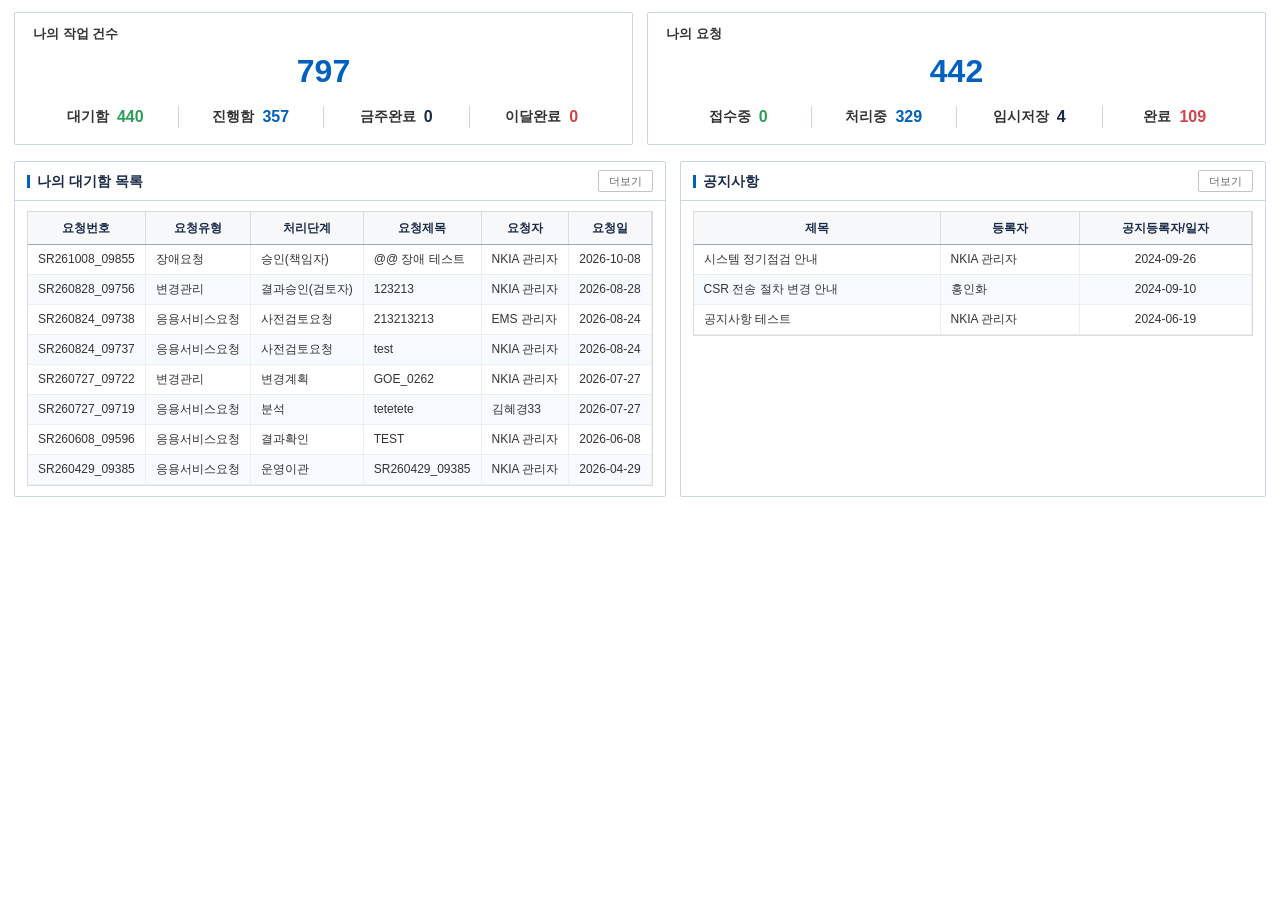
==== pages/home.html @ 5433b021 "Add files via upload" ====
<!DOCTYPE html>
<html lang="ko">
<head>
  <meta charset="utf-8">
  <meta name="viewport" content="width=device-width, initial-scale=1">
  <title>Dashboard | SR관리시스템</title>
  <link rel="stylesheet" href="../assets/css/tokens.css">
  <link rel="stylesheet" href="../assets/css/common.css">
</head>
<body class="content-page">
<!-- 콘텐츠 전용 문서: 셸(좌측 메뉴 + 상단 헤더 + 탭)은 index.html 이 유지 -->
<!-- 원본 Dashboard(homeWidgetDashboard) 구성: 나의 작업 건수 · 나의 요청 건수 · 나의 대기함 목록 · 공지사항 -->
  <main class="app-content">
    <div class="dashboard">

      <div class="dash-bottom">
        <section class="kpi">
          <div class="kpi-title">나의 작업 건수</div>
          <div class="kpi-total">797</div>
          <div class="kpi-breakdown">
            <span class="kpi-item">대기함 <b class="kpi-num--done">440</b></span>
            <span class="kpi-item">진행함 <b class="kpi-num--blue">357</b></span>
            <span class="kpi-item">금주완료 <b class="kpi-num--dark">0</b></span>
            <span class="kpi-item">이달완료 <b class="kpi-num--red">0</b></span>
          </div>
        </section>
        <section class="kpi">
          <div class="kpi-title">나의 요청</div>
          <div class="kpi-total">442</div>
          <div class="kpi-breakdown">
            <span class="kpi-item">접수중 <b class="kpi-num--done">0</b></span>
            <span class="kpi-item">처리중 <b class="kpi-num--blue">329</b></span>
            <span class="kpi-item">임시저장 <b class="kpi-num--dark">4</b></span>
            <span class="kpi-item">완료 <b class="kpi-num--red">109</b></span>
          </div>
        </section>
      </div>

      <div class="dash-bottom">
        <section class="card">
          <div class="card-head"><span class="title">나의 대기함 목록</span>
            <span class="more"><button class="btn btn--more">더보기</button></span></div>
          <div class="card-body">
            <div class="grid-scroll">
              <table class="grid">
                <thead><tr><th>요청번호</th><th>요청유형</th><th>처리단계</th><th>요청제목</th><th>요청자</th><th>요청일</th></tr></thead>
                <tbody>
                  <tr><td class="num">SR261008_09855</td><td>장애요청</td><td>승인(책임자)</td><td>@@ 장애 테스트</td><td>NKIA 관리자</td><td class="date">2026-10-08</td></tr>
                  <tr><td class="num">SR260828_09756</td><td>변경관리</td><td>결과승인(검토자)</td><td>123213</td><td>NKIA 관리자</td><td class="date">2026-08-28</td></tr>
                  <tr><td class="num">SR260824_09738</td><td>응용서비스요청</td><td>사전검토요청</td><td>213213213</td><td>EMS 관리자</td><td class="date">2026-08-24</td></tr>
                  <tr><td class="num">SR260824_09737</td><td>응용서비스요청</td><td>사전검토요청</td><td>test</td><td>NKIA 관리자</td><td class="date">2026-08-24</td></tr>
                  <tr><td class="num">SR260727_09722</td><td>변경관리</td><td>변경계획</td><td>GOE_0262</td><td>NKIA 관리자</td><td class="date">2026-07-27</td></tr>
                  <tr><td class="num">SR260727_09719</td><td>응용서비스요청</td><td>분석</td><td>tetetete</td><td>김혜경33</td><td class="date">2026-07-27</td></tr>
                  <tr><td class="num">SR260608_09596</td><td>응용서비스요청</td><td>결과확인</td><td>TEST</td><td>NKIA 관리자</td><td class="date">2026-06-08</td></tr>
                  <tr><td class="num">SR260429_09385</td><td>응용서비스요청</td><td>운영이관</td><td>SR260429_09385</td><td>NKIA 관리자</td><td class="date">2026-04-29</td></tr>
                </tbody>
              </table>
            </div>
          </div>
        </section>
        <section class="card">
          <div class="card-head"><span class="title">공지사항</span>
            <span class="more"><button class="btn btn--more">더보기</button></span></div>
          <div class="card-body">
            <div class="grid-scroll">
              <table class="grid">
                <thead><tr><th>제목</th><th>등록자</th><th>공지등록자/일자</th></tr></thead>
                <tbody>
                  <tr><td>시스템 정기점검 안내</td><td>NKIA 관리자</td><td class="date">2024-09-26</td></tr>
                  <tr><td>CSR 전송 절차 변경 안내</td><td>홍인화</td><td class="date">2024-09-10</td></tr>
                  <tr><td>공지사항 테스트</td><td>NKIA 관리자</td><td class="date">2024-06-19</td></tr>
                </tbody>
              </table>
            </div>
          </div>
        </section>
      </div>

    </div>
  </main>
</body>
</html>
---- assets/css/tokens.css ----
/* tokens.css — ITSM 목업 디자인 토큰 (SSOT: docs/style-guide.md §1) */
:root {
  /* ===== Brand / Primary ===== */
  --c-primary:        #0061C0;
  --c-primary-hover:  #0052a3;
  --c-label:          #2050B0;
  --c-link:           #3355ff;
  --c-accent-blue:    #0077CC;   /* 포인트 파랑 — 제목·탭·그룹 구분선·주요버튼·textarea 화살표 */

  /* ===== Header (상단 흰색 바) ===== */
  --c-header-bg:      #ffffff;
  --c-header-border:  #d5dde8;
  --c-header-text:    #333333;
  --c-header-title:   #000000;   /* 햄버거 + 현재위치 경로 글자 — 검은색 */
  --fs-gnb-path:      15px;      /* 현재위치 경로(ITSM Dashboard 등) */
  --fs-hamburger:     16px;
  --hamb-scale-x:     1.1;       /* 햄버거 3줄을 좌우로 10% 길게 (두께·간격은 유지) */
  --fs-gnb-right:     14px;      /* 우측 알림함/남은시간/아이콘 */
  --fs-gnb-badge:     12px;      /* 알림함 숫자 뱃지 */

  /* ===== LNB (좌측 네이비 메뉴 · 전체 단색) ===== */
  --c-gnb-bg:         #16224d;
  --c-gnb-icon:       #ffffff;
  --c-gnb-text:       #ffffff;
  --c-gnb-text-dim:   #8b96b8;
  --c-menu-impl:      #FFD400;   /* 목업 구현(신규·변경) 메뉴 강조 — 노란색 + 굵게 */
  --fs-menu-top:      16px;
  --fs-menu-sub:      15px;
  --menu-icon-size:   18px;   /* 대분류 아이콘(인라인 SVG) 크기 */
  --menu-icon-stroke: 1.7;    /* 아이콘 선 굵기 (24×24 viewBox 기준) */

  /* ===== Tab (원본 캡처 inputs/home_top.jpg 실측 — 푸른색 아님, 순수 회색 계열) ===== */
  --c-tab-bg:          #eeeeee;   /* 비활성 탭 배경 */
  --c-tab-bar:         #f6f6f6;   /* 탭 바(빈 영역) 배경 */
  --c-tab-border:      #cdcdcd;   /* 탭 구분선 · 탭 바 하단선 */
  --c-tab-text:        #545454;   /* 상단 탭 비활성 글자 */
  --c-tab-text-active: #5067D8;   /* 상단 탭 활성 글자 */
  --tab-height:        36px;      /* 탭 높이 (기존 33px + 3px) */

  /* ===== Dashboard ===== */
  /* 바로가기 위젯 — 원본 캡처 inputs/bypass widget.jpg 실측 (1:1 픽셀 기준) */
  --c-widget-border:  #dedee0;    /* 위젯 흰 패널 테두리 */
  --radius-widget:    8px;        /* 위젯 패널 모서리 라운딩 */
  --widget-pad-y:     14px;
  --widget-pad-x:     16px;
  --c-shortcut-bg:    #e9eff6;    /* 바로가기 카드 배경 (옅은 파랑) */
  --c-shortcut-hover: #dfe7f2;
  --c-shortcut-border:#c6cbdf;    /* 카드 테두리 (옅은 남보라) */
  --radius-shortcut:  6px;        /* 카드 모서리 라운딩 */
  --sc-height:        92px;       /* 카드 높이 */
  --sc-gap:           17px;       /* 카드 사이 간격 */
  --sc-inset:         16px;       /* 카드 줄의 좌우 추가 들여쓰기 (제목보다 안쪽) */
  --sc-icon-h:        62px;       /* 아이콘 높이 = PNG 원본 크기(78×62) */
  --sc-icon-gap:      22px;       /* 아이콘 ↔ 라벨 간격 */
  --fs-shortcut:      13px;       /* 카드 라벨 */

  /* ===== Home 히어로 배너 (원본 포털 배너 재현 · inputs/potal img2.jpg 기준 1340×507) ===== */
  --hero-img:         url('../img/home_hero.jpg');  /* 원본 배너에서 문구 제거한 배경 사진 */
  --hero-min-h:       440px;        /* 배너 높이 (KPI 카드 2단과 높이 정렬) — 원본 비율 2.64:1
                                       은 background cover 로 유지(잘라내기만, 왜곡 없음) */
  --hero-pad-y:       26px;
  --hero-pad-x:       22px;
  --fs-hero-title:    56px;         /* ITSM (원본 66px @1340폭 → 배너 높이 비례) */
  --fs-hero-sub:      18px;
  --fs-hero-desc:     14px;
  --hero-desc-gap:    26px;         /* 부제 ↔ 환영문구 간격 */

  /* ===== Accent Blues ===== */
  --c-accent:         #33aaff;
  --c-accent-light:   #66bbff;
  --c-accent-dark:    #336699;

  /* ===== Surfaces / Background ===== */
  --c-bg-app:         #f3f8ff;
  --c-bg-panel:       #ffffff;
  --c-bg-section:     #f7f8fa;
  --c-bg-row-alt:     #f7faff;
  --c-bg-readonly:    #efefef;
  --c-bg-highlight:   #f1e9a7;

  /* 그리드 헤더 하늘색 변형(.grid--sky) — 원본 실시간 이벤트정보 그리드(inputs/eventPop.jpg) */
  --c-grid-head-sky:  #eaf2fc;
  --sb-label-width:   84px;       /* .search-box--col3 / --col4 의 라벨 열 폭 */
  --modal-width:      1300px;     /* 모달 기본 폭 */
  --modal-width-wide: 1400px;     /* .modal--wide — 검색조건 3개를 1행에 넣는 팝업 */
  --ci-img:           url('../img/Tmoney_CI.png');   /* LNB 로고 CI (Tmoney T 심볼 + 글자 · 투명 배경, 원본 148×178) */
  --ci-mark-h:        44px;   /* LNB 로고 CI 높이 — GNB 높이(50px) 안에 글자까지 보이도록 축소 */
  --ci-mark-w:        37px;   /* = 높이 × 148/178 (원본 비율) */
  --c-row-disabled-bg:   #f0f0f0;  /* 비활성(취소) 행 배경 — CSR 전송 현황 전송취소 행 */
  --c-row-disabled-text: #a8a8a8;  /* 비활성(취소) 행 글자 */
  --modal-width-csr:  1280px;      /* CSR 전송 팝업 폭 (원본 실측 ≈1280) */
  --url-row-width:    540px;       /* 소스/산출물 URL 입력줄 폭 */
  --modal-width-narrow: 400px;    /* .modal--narrow — 장애보고 미리보기 등 좁은 팝업 */
  --textarea-h-4row:  88px;       /* .ta--4row — 4행 높이 textarea */
  --textarea-h-3row:  66px;       /* .ta--3row — 3행 높이 textarea */

  /* 그리드 행/헤더 높이 — .grid-scroll--rows 의 노출 행 수 계산에 쓴다 */
  --grid-head-h:      32px;
  --grid-row-h:       30px;
  --grid-visible-rows: 10;        /* .grid-scroll--rows : 이 행 수까지만 보이고 이후 스크롤 */

  /* ===== Borders ===== */
  --c-border:         #c9d6e8;
  --c-border-strong:  #99aabb;
  --c-border-field:   #c4c4c4;
  --c-border-grid:    #dcdcdc;

  /* ===== Text ===== */
  --c-text:           #333333;
  --c-text-muted:     #666666;
  --c-text-head:      #1a2b4a;
  --c-text-label:     #333333;
  --c-page-title:     #212121;    /* 페이지 제목 글자 (예: 장애등록) */

  /* ===== 절차 흐름도 (arrow-step · 원본 processTaskBox 재현) ===== */
  --c-flow-bg:        #eef7ff;    /* 화살표 단계 기본 배경 */
  --c-flow-border:    #dde2e8;    /* 화살표 단계 외곽선 (비활성만 · 실측) */
  --flow-arrow-h:     27px;       /* 화살표 바 높이 */
  --flow-arrow-notch: calc(var(--flow-arrow-h) / 2);  /* 촉/노치 깊이 = 높이의 1/2 → 45° 촉 유지 */
  --flow-arrow-gap:   4px;        /* 단계 사이 흰 틈 */
  --c-flow-name:      #4589ff;    /* 단계명 글자 (비활성) — 캡처 역보정 검증값, 변경 금지 */
  --c-flow-active:    #2793f8;    /* 현재(활성) 단계 배경 */
  --flow-step-width:  180px;      /* 단계 박스 폭 */

  /* ===== 통계 요약 타일 (점검통계조회 등 상단 집계) ===== */
  --c-stat-bg:        #f2f7ff;    /* 타일 배경 (옅은 파랑) */
  --stat-tile-h:      74px;       /* 타일 높이 */
  --fs-stat-value:    26px;       /* 타일 수치 글자 */
  --time-chip-h:      18px;       /* 시간 칩(.time-chip) 높이 — 그리드 행(30px) 안에 한 줄로 */

  /* ===== Status ===== */
  --c-status-wait:    #f0a020;
  --c-status-progress:#0061C0;
  --c-status-done:    #2e9e5b;
  --c-status-reject:  #d0454c;
  --c-required:       #ff0000;

  /* ===== Typography ===== */
  --font-base: 'Nanum Gothic', '나눔고딕', NanumGothic, '맑은 고딕',
               'Malgun Gothic', '돋움', Dotum, arial, tahoma, sans-serif;
  --fs-base:   12px;
  --fs-form:   13px;
  --fs-title:  15px;
  --fs-small:  11px;
  --fw-normal: 400;
  --fw-bold:   600;

  /* ===== Layout 치수 ===== */
  --gnb-height:       50px;
  --side-width:       220px;
  --field-height:     28px;
  --date-field-width: 130px;
  --time-sel-width:   84px;
  --time-sel-narrow:  56px;   /* .input-wrap 안의 시/분 select (날짜+시+분 묶음) */

  /* 달력 위젯 (datepicker) — style-guide §17 */
  --dp-width:         218px;  /* 팝오버 폭 (7열 × 30px + 좌우 여백) */
  --dp-head-h:        28px;   /* 헤더(« ‹ YYYY년 M월 › ») 높이 */
  --dp-cell-h:        26px;   /* 날짜 셀 높이 */

  /* 시간대 선택 위젯 (timeslot) — style-guide §18 */
  --tp-width:         400px;  /* 팝오버 폭 (행 라벨 + 12열 × 30px) */
  --tp-row-label-w:   38px;   /* 행 라벨(오전/오후) 폭 */
  --tp-cell-h:        26px;   /* 시각 셀 높이 */

  --textarea-height:  150px;
  --btn-height:       30px;
  --radius:           2px;
  --form-gap:         16px;
}
---- assets/css/common.css ----
/* common.css — ITSM 목업 공통 스타일 (SSOT: docs/style-guide.md) */

/* ===== 2. Reset & Base ===== */
* { margin: 0; padding: 0; box-sizing: border-box; -webkit-font-smoothing: antialiased; }
html, body { height: 100%; }
body {
  font-family: var(--font-base);
  font-size: var(--fs-base);
  color: var(--c-text);
  line-height: 1.4;
  background: var(--c-bg-app);
}
ul, ol, li { list-style: none; }
table { border-collapse: collapse; border-spacing: 0; }
/* `hidden` 속성은 항상 우선한다 — `.btn{display:inline-flex}` 같은 클래스 규칙이
   브라우저 기본 `[hidden]{display:none}` 을 덮어써서 숨겨지지 않는 것을 막는다. */
[hidden] { display: none !important; }
a { color: var(--c-link); text-decoration: none; }
a:hover { text-decoration: underline; }

/* ===== 3. Application Shell ([LNB][main] 가로 배치) ===== */
.app       { display: flex; height: 100vh; }
.app-lnb   { width: var(--side-width); background: var(--c-gnb-bg);
             color: var(--c-gnb-text-dim);
             display: flex; flex-direction: column;
             overflow-y: auto; flex-shrink: 0;
             /* 스크롤은 유지하되 스크롤바는 숨긴다 (네이비 단색 유지) */
             scrollbar-width: none;        /* Firefox */
             -ms-overflow-style: none; }   /* 구 Edge/IE */
.app-lnb::-webkit-scrollbar { width: 0; height: 0; display: none; }  /* Chrome·Edge·Safari */
.app-main  { flex: 1; display: flex; flex-direction: column; min-width: 0; }
.app-gnb   { height: var(--gnb-height); background: var(--c-header-bg);
             border-bottom: 1px solid var(--c-header-border);
             display: flex; align-items: center; flex-shrink: 0; }
.app-content { flex: 1; background: var(--c-bg-panel); overflow: auto; padding: 6px 14px 16px; }

/* 셸 + iframe 네비게이션 */
.content-frame { flex: 1; width: 100%; min-height: 0; border: 0; background: var(--c-bg-panel); }
.content-page  { height: 100%; background: var(--c-bg-panel); }
.content-page .app-content { min-height: 100%; }

/* 3.1 우측 헤더 (흰색) */
.gnb-path  { display: flex; align-items: center; gap: 10px; padding: 0 16px;
             font-size: var(--fs-gnb-path); font-weight: var(--fw-bold);
             color: var(--c-header-title); }
/* 햄버거 — scaleX 로 3줄만 좌우로 늘린다(두께·줄간격은 글리프 그대로) */
.gnb-path .hamburger { font-size: var(--fs-hamburger); color: var(--c-header-title);
             cursor: pointer; display: inline-block;
             transform: scaleX(var(--hamb-scale-x)); transform-origin: center; }
.gnb-path .star { color: #f0a020; }
.gnb-right { margin-left: auto; display: flex; align-items: center; gap: 16px;
             padding: 0 18px; font-size: var(--fs-gnb-right); color: var(--c-text-muted); }
.gnb-right .badge { background: var(--c-status-reject); color: #fff; border-radius: 8px;
             font-size: var(--fs-gnb-badge); padding: 1px 6px; margin-left: 4px; }
.gnb-right .icon { cursor: pointer; opacity: .8; }

/* 3.2 LNB (전체 단색 · 로고 상단 · 흰색 아이콘 · 선택 시 흰색/미선택 어둡게) */
.lnb-logo { height: var(--gnb-height); display: flex; align-items: center; gap: 8px;
            padding: 0 16px; font-size: 19px; font-weight: var(--fw-bold);
            color: #fff; flex-shrink: 0; }
/* CI 마크: Tmoney CI 전체(T 심볼 + Tmoney 글자, 투명 배경 PNG) — 이미지/크기는 토큰 --ci-img · --ci-mark-w/h */
.lnb-logo .mark { width: var(--ci-mark-w); height: var(--ci-mark-h); flex-shrink: 0;
            background: var(--ci-img) center / contain no-repeat; }

.lnb-top  { display: flex; align-items: center; gap: 10px; padding: 11px 16px;
            font-size: var(--fs-menu-top); color: var(--c-gnb-text-dim); cursor: pointer; }
.lnb-top:hover  { color: #fff; }
.lnb-top.active { color: var(--c-gnb-text); font-weight: var(--fw-bold); }
/* 대분류 아이콘 — 원본 아이콘 폰트(ps-font-icon-*)를 인라인 SVG 라인아트로 재현.
   stroke/fill 은 currentColor 라 LNB 색 규칙(흰색·강조색)을 그대로 따른다. */
.lnb-top .ic    { width: var(--menu-icon-size); height: var(--menu-icon-size);
                  flex: 0 0 var(--menu-icon-size); display: inline-flex;
                  color: var(--c-gnb-icon); }
.lnb-top .ic svg { width: 100%; height: 100%; fill: none; stroke: currentColor;
                  stroke-width: var(--menu-icon-stroke);
                  stroke-linecap: round; stroke-linejoin: round; }

.lnb-sub  { display: flex; align-items: center; padding: 9px 16px 9px 34px;
            font-size: var(--fs-menu-sub); color: var(--c-gnb-text-dim); cursor: pointer; }
.lnb-sub:hover  { color: #fff; }
.lnb-sub .chev  { margin-left: auto; font-size: 10px; color: var(--c-gnb-icon); }

.lnb-leaf { display: block; padding: 8px 16px 8px 46px; font-size: var(--fs-menu-sub);
            color: var(--c-gnb-text-dim); cursor: pointer; }
.lnb-leaf:hover  { color: #fff; }
.lnb-leaf.active { color: var(--c-gnb-text); font-weight: var(--fw-bold); }

/* 목업 구현(신규 추가·변경) 메뉴 강조 — 노란색 + 굵게.
   leaf(`.lnb-leaf.impl`)에만 클래스를 붙이면 index.html 인라인 JS가 상위 트리(중분류·대분류)까지 전파한다.
   hover/active 보다 뒤에 두어 상태와 무관하게 노란색을 유지한다. */
.lnb-top.impl, .lnb-sub.impl, .lnb-leaf.impl,
.lnb-top.impl:hover, .lnb-sub.impl:hover, .lnb-leaf.impl:hover,
.lnb-top.impl.active, .lnb-leaf.impl.active {
  color: var(--c-menu-impl);
  font-weight: var(--fw-bold);
}

/* 3-depth 트리 펼침/접힘 (클릭 토글) — .lnb-node > 헤더(.has-children) + .lnb-children */
.lnb-children { display: none; }
.lnb-node.open > .lnb-children { display: block; }
.lnb-top .chev { margin-left: auto; font-size: 10px; color: var(--c-gnb-icon); }
.lnb-top .chev, .lnb-sub .chev { transition: transform .15s ease; }
.lnb-node.open > .has-children > .chev { transform: rotate(90deg); }   /* ▶ → ▼ */

/* 3.3 콘텐츠 탭 바 */
.app-tabs { display: flex; background: var(--c-tab-bar);
            border-bottom: 1px solid var(--c-tab-border); flex-shrink: 0; }
.app-tab  { display: flex; align-items: center; gap: 8px; padding: 0 16px;
            height: var(--tab-height);
            font-size: 12px; color: var(--c-tab-text); background: var(--c-tab-bg);
            border-right: 1px solid var(--c-tab-border); cursor: pointer; }
/* 활성 탭은 흰 배경 + 파란 글씨만. 원본에는 탭 위쪽 파란 줄이 없다(추가 금지) */
.app-tab.active { background: #fff; color: var(--c-tab-text-active); font-weight: var(--fw-bold); }
.app-tab .x { color: #999; font-size: 11px; }

/* ===== 4. 페이지 제목 / 섹션 제목 ===== */
.page-title { display: flex; align-items: center; font-size: var(--fs-title);
              font-weight: var(--fw-bold); color: var(--c-page-title); padding: 8px 2px; }
.page-title::before { content: ''; width: 3px; height: 15px; margin-right: 8px;
              background: var(--c-accent-blue); }
.section-title { display: flex; align-items: center; font-size: 14px;
              font-weight: var(--fw-bold); color: var(--c-accent-blue);
              padding: 6px 2px; margin-top: 8px;
              border-bottom: 2px solid var(--c-accent-blue); }   /* 그룹 구분선 (2px · 포인트 파랑) */

/* ===== 5. 폼 (Top-label 4열) ===== */
.form     { padding: 4px 0 10px; }
.form-row { display: grid; grid-template-columns: repeat(4, 1fr);
            gap: 14px var(--form-gap); margin-bottom: 14px; }
.fc       { display: flex; flex-direction: column; gap: 5px; min-width: 0; }
.fc-label { font-size: var(--fs-form); font-weight: var(--fw-bold); color: var(--c-text-label); }
.fc-label.req::after { content: '*'; color: var(--c-required); margin-left: 3px; }
.fc--span2 { grid-column: span 2; }
.fc--span3 { grid-column: span 3; }
.fc--full  { grid-column: 1 / -1; }
.fc-group  { grid-column: span 2; display: grid;
             grid-template-columns: 1fr var(--time-sel-width) var(--time-sel-width);
             gap: 0 10px; }

.field {
  height: var(--field-height); width: 100%; min-width: 0;
  padding: 2px 8px;
  border: 1px solid var(--c-border-field); border-radius: var(--radius);
  font-family: var(--font-base); font-size: var(--fs-form);
  color: var(--c-text); background: #fff;
}
.field:focus { outline: none; border-color: var(--c-primary);
               box-shadow: 0 0 0 1px var(--c-primary); }
.field[readonly], .field:disabled { background: var(--c-bg-readonly); color: #777; }
select.field { height: var(--field-height); }
textarea.field { height: var(--textarea-height); resize: vertical; line-height: 1.5; }

.input-wrap { display: flex; align-items: center; gap: 5px; }
.input-wrap .field { flex: 1; }
.input-wrap .field--time { flex: 0 0 var(--time-sel-narrow); }
/* 날짜+시+분 묶음을 폼 그리드 밖(툴바·입력줄)에서 쓸 때: 날짜 필드를 토큰 폭으로 고정 */
.input-wrap--datetime { flex: 0 0 auto; }
.input-wrap--datetime > .field:not(.field--time) { flex: 0 0 var(--date-field-width); }
.icon-btn { height: var(--field-height); min-width: var(--field-height); padding: 0 7px;
            border: 1px solid var(--c-border-field); border-radius: var(--radius);
            background: #fff; cursor: pointer; color: var(--c-text-muted);
            display: inline-flex; align-items: center; justify-content: center; font-size: 12px; }
.icon-btn:hover { background: #f0f4fa; }

.radio-set { display: flex; align-items: center; gap: 18px; height: var(--field-height); }
.radio-set label { display: flex; align-items: center; gap: 5px;
                   font-size: var(--fs-form); font-weight: var(--fw-normal); color: var(--c-text); }

.textarea-wrap { display: flex; gap: 5px; align-items: stretch; }
.textarea-wrap textarea { flex: 1; }
/* 4행 높이 textarea (기본 --textarea-height 보다 낮은, 나란히 배치되는 항목용).
   `textarea.field` 의 기본 높이보다 우선하도록 같은 특이도로 쓴다. */
textarea.ta--4row { height: var(--textarea-h-4row); }
textarea.ta--3row { height: var(--textarea-h-3row); }
.textarea-wrap .scroll-btns { display: flex; flex-direction: column; gap: 4px; }
.textarea-wrap .scroll-btns button { width: 24px; height: 24px; border: 1px solid var(--c-border-field);
                   border-radius: var(--radius); background: #fff; cursor: pointer; }
.textarea-wrap .scroll-btns .down { background: var(--c-accent-blue); color: #fff; border-color: var(--c-accent-blue); }

/* ===== 6. 콘텐츠 내부 탭 + 서브 패널 ===== */
.ctabs { display: flex; border-bottom: 1px solid var(--c-border); margin-top: 12px; }
.ctab  { padding: 8px 18px; font-size: 13px; color: #555; cursor: pointer;
         border-bottom: 2px solid transparent; }
/* 탭별 패널 — 활성 탭의 패널만 보인다(나머지는 [hidden]). 패널이 없는 탭은 기본 패널을 유지 */
.ctab-panel[hidden] { display: none; }
.ctab.active { color: var(--c-label); font-weight: var(--fw-bold);
               border-bottom-color: var(--c-accent-blue); }
.ctab .cnt   { color: var(--c-primary); margin-left: 5px; font-weight: var(--fw-bold); }
.subhead { display: flex; align-items: center; gap: 8px; padding: 8px 2px; font-size: 13px; }
.subhead .title { display: flex; align-items: center; font-weight: var(--fw-bold);
                  color: var(--c-text-head); }
.subhead .title::before { content: ''; width: 3px; height: 13px; margin-right: 7px;
                  background: var(--c-primary); }
.subhead .meta b { color: var(--c-primary); }
.subhead .spacer { margin-left: auto; }

/* ===== 7. 그리드 ===== */
.grid-scroll { overflow-x: auto; border: 1px solid var(--c-border-grid); }
/* 행이 없거나 적어도 최소 3행 높이를 확보한다(헤더 + 3행) — 탭 전환 시 영역이 튀지 않게 */
.grid-scroll--min3 { min-height: calc(var(--grid-head-h) + var(--grid-row-h) * 3); }
/* 지정한 행 수(--grid-visible-rows)까지만 보이고 그 이상은 세로 스크롤. 헤더는 고정된다. */
.grid-scroll--rows { overflow-y: auto;
  max-height: calc(var(--grid-head-h) + var(--grid-row-h) * var(--grid-visible-rows)); }
.grid-scroll--rows thead th { position: sticky; top: 0; z-index: 1; }
.grid { width: 100%; border-collapse: collapse; font-size: var(--fs-base); }
.grid thead th {
  background: var(--c-bg-section); color: var(--c-text-head); font-weight: var(--fw-bold);
  height: var(--grid-head-h); padding: 0 10px; white-space: nowrap;
  border-right: 1px solid var(--c-border-grid);
  border-bottom: 1px solid var(--c-border-strong);
}
.grid tbody td {
  height: var(--grid-row-h); padding: 0 10px; white-space: nowrap;
  border-right: 1px solid #eee; border-bottom: 1px solid #eee;
  overflow: hidden; text-overflow: ellipsis;
}
.grid tbody tr:nth-child(even) td { background: var(--c-bg-row-alt); }
.grid tbody tr:hover td          { background: #eef5ff; }
.grid tbody tr.selected td       { background: #fff7cc; }
/* 7.0.1 하늘색 헤더 + zebra 없음 (원본 실시간 이벤트정보 그리드 · inputs/eventPop.jpg)
   헤더만 옅은 하늘색이고 본문 행은 전부 흰색 — 짝수 행 음영을 쓰지 않는다. */
.grid--sky thead th                    { background: var(--c-grid-head-sky); }
.grid--sky tbody tr:nth-child(even) td { background: transparent; }
.grid--sky tbody tr:hover td           { background: #eef5ff; }
.grid--sky tbody tr.selected td        { background: #fff7cc; }

.grid .num, .grid .date { text-align: center; }
.grid .amount           { text-align: right; }
.grid .empty { text-align: center; color: var(--c-text-muted); padding: 28px 0; }
/* 헤더 더블클릭 정렬 — 정렬 가능한 th 에 .th-sort, 현재 정렬 컬럼에 .sort-asc(▲) / .sort-desc(▼) */
.grid thead th.th-sort { cursor: pointer; user-select: none; }
.grid thead th.th-sort:hover { color: var(--c-primary); }
.grid thead th.sort-asc::after  { content: ' ▲'; font-size: 9px; color: var(--c-primary); }
.grid thead th.sort-desc::after { content: ' ▼'; font-size: 9px; color: var(--c-primary); }

/* 7.1 상태 뱃지 */
.badge { display: inline-block; min-width: 48px; text-align: center;
         padding: 1px 8px; border-radius: 10px; font-size: 11px;
         font-weight: var(--fw-bold); color: #fff; }
.badge--wait     { background: var(--c-status-wait); }
.badge--progress { background: var(--c-status-progress); }
.badge--done     { background: var(--c-status-done); }
.badge--reject   { background: var(--c-status-reject); }

/* 7.2 페이지네이션 */
.pager { display: flex; justify-content: center; align-items: center; gap: 4px;
         padding: 8px 0; font-size: 12px; }
.pager button { min-width: 24px; height: 24px; border: 1px solid var(--c-border);
                background: #fff; border-radius: var(--radius); cursor: pointer; }
.pager button.active { background: var(--c-primary); color: #fff; border-color: var(--c-primary); }
.pager button:disabled { color: #bbb; cursor: default; }
/* 페이지 크기 선택 + 현재 페이지 표기 (원본: `Size [30]  Page 1 / 1`) */
.pager .pg-size { display: inline-flex; align-items: center; gap: 4px; margin-left: 12px;
                  color: var(--c-text-muted); }
.pager .pg-size select { height: 24px; padding: 0 2px; font-family: var(--font-base);
                  font-size: 12px; border: 1px solid var(--c-border-field);
                  border-radius: var(--radius); background: #fff; }
.pager .pg-info { margin-left: 10px; color: var(--c-text-muted); }

/* ===== 8. 버튼 ===== */
.btn {
  height: var(--btn-height); min-width: 64px; padding: 0 16px;
  border: 1px solid var(--c-border-field); border-radius: var(--radius);
  background: #fff; color: var(--c-text);
  font-family: var(--font-base); font-size: var(--fs-form); font-weight: var(--fw-bold);
  cursor: pointer; display: inline-flex; align-items: center; justify-content: center;
}
.btn:hover     { background: #f0f4fa; }
.btn--primary  { background: var(--c-accent-blue); border-color: var(--c-accent-blue); color: #fff; }
.btn--primary:hover { background: var(--c-primary-hover); }
.btn--muted    { background: #f1f1f1; color: #888; }
.btn-group     { display: flex; gap: 6px; }
.form-actions  { display: flex; justify-content: center; gap: 8px; padding: 16px 0; }

/* ===== 9. 조회 화면 (검색조건 박스 · 좌우 분할 · 트리) ===== */
.search-box { display: flex; flex-wrap: wrap; align-items: center; gap: 10px;
              background: var(--c-bg-section); border: 1px solid var(--c-border);
              border-radius: var(--radius); padding: 10px 12px; margin: 6px 0 12px; }
.search-box .sb-field { display: flex; align-items: center; gap: 6px; }
.search-box .sb-field > .fc-label { white-space: nowrap; }
.search-box select.field, .search-box input.field { width: auto; min-width: 150px; }
.search-box .sb-actions { margin-left: auto; display: flex; gap: 6px; }
/* 검색/초기화를 다음 줄(2행) 전체폭 정중앙에 배치 */
.search-box .sb-actions--center { flex-basis: 100%; margin-left: 0; justify-content: center; }
/* 검색조건이 한 줄에 다 들어가야 하면 줄바꿈을 막고 팝업 폭을 넓힌다(.modal--wide) */
.search-box--nowrap .sb-field { flex-shrink: 0; }
/* 검색조건을 3열 격자로 배치(현황조회 계열) — 라벨 열 폭 고정 + 우측정렬로 입력 시작점을 맞춘다 */
.search-box--col3 { display: grid; grid-template-columns: repeat(3, minmax(0, 1fr));
                    gap: 8px 18px; align-items: center; }
/* 4열 변형(--col4) — 검색조건이 1행 4열로 떨어지는 화면(위기상황관리 등). 안쪽 규칙은 col3 과 공유한다.
   열은 모두 minmax(0, 1fr) 이라 조건 내용과 무관하게 항상 균등(1:1:1:1) 폭을 유지한다. */
.search-box--col4 { display: grid; grid-template-columns: repeat(4, minmax(0, 1fr));
                    gap: 8px 18px; align-items: center; }
.search-box--col3 .sb-field,
.search-box--col4 .sb-field { min-width: 0; }
.search-box--col3 .sb-field > .fc-label,
.search-box--col4 .sb-field > .fc-label { flex: 0 0 var(--sb-label-width); text-align: right; }
.search-box--col3 .sb-field > .field,
.search-box--col4 .sb-field > .field { min-width: 0; flex: 1; }
/* 날짜 범위(날짜+📅 ~ 날짜+📅)는 열 폭에 맞춰 줄어들게 — 고정폭이면 좁은 화면에서 옆 열을 침범한다 */
.search-box--col3 .input-wrap--datetime,
.search-box--col4 .input-wrap--datetime { flex: 1 1 auto; min-width: 0; }
.search-box--col3 .input-wrap--datetime > .field:not(.field--time),
.search-box--col4 .input-wrap--datetime > .field:not(.field--time) { flex: 1 1 0; min-width: 72px; }
.search-box--col3 .sb-actions--center,
.search-box--col4 .sb-actions--center { grid-column: 1 / -1; }
/* col4 는 열이 좁다 — 조건은 반드시 1행 4열 안에 **한 줄**로 들어간다(줄바꿈 금지).
   `날짜+📅 ~ 날짜+📅` 범위가 한 열에 다 들어가도록 간격·좌우 여백을 줄이고,
   날짜칸은 고정폭 대신 남는 폭을 나눠 갖게(flex: 1 1 0 · min-width 0) 한다. */
.search-box--col4 .sb-field { flex-wrap: nowrap; gap: 4px; }
.search-box--col4 .sb-field > .sb-tilde { flex: 0 0 auto; color: var(--c-text-muted); }
.search-box--col4 .input-wrap { gap: 3px; }
.search-box--col4 .input-wrap--datetime > .field:not(.field--time) {
                    flex: 1 1 0; min-width: 0; padding: 2px 4px; }
.search-box--col4 .input-wrap--datetime > .icon-btn { flex: 0 0 auto; padding: 0 5px; }

.two-pane  { display: flex; align-items: stretch; gap: 12px; }
.pane-tree { flex: 0 0 248px; border: 1px solid var(--c-border-grid); border-radius: var(--radius);
             background: var(--c-bg-panel); display: flex; flex-direction: column; min-height: 440px; }
.pane-main { flex: 1; min-width: 0; }

.tree-head  { display: flex; align-items: center; gap: 6px; padding: 8px;
              border-bottom: 1px solid var(--c-border-grid); }
.tree-head .field    { height: 26px; }
.tree-head .icon-btn { height: 26px; min-width: 26px; }
.tree-title { padding: 8px 10px 2px; font-size: var(--fs-base); font-weight: var(--fw-bold);
              color: var(--c-text-head); }
.tree    { list-style: none; margin: 0; padding: 4px 6px 10px; font-size: var(--fs-base);
           overflow: auto; flex: 1; }
.tree ul { list-style: none; margin: 0; padding-left: 16px; }
.tree li { line-height: 1.95; white-space: nowrap; }
.tree .node   { display: inline-flex; align-items: center; gap: 4px; padding: 1px 6px;
                border-radius: var(--radius); cursor: pointer; color: var(--c-text); }
.tree .node:hover  { background: #eef5ff; }
.tree .node.active { background: #fff7cc; font-weight: var(--fw-bold); }
.tree .tw { width: 12px; display: inline-block; text-align: center;
            color: var(--c-text-muted); cursor: pointer; }
.tree .ic { color: var(--c-accent-blue); }
.tree li.collapsed > ul { display: none; }

/* 패널 헤더 (좌측 트리/리스트 상단: 제목 + ⊞⊟ 아이콘) */
.pane-head { display: flex; align-items: center; gap: 6px; padding: 8px 10px;
             border-bottom: 1px solid var(--c-border-grid);
             font-weight: var(--fw-bold); color: var(--c-text-head); font-size: var(--fs-base); }
.pane-head .ticons { margin-left: auto; display: flex; gap: 4px; }
.pane-head .ticons span { cursor: pointer; width: 18px; height: 18px; font-size: 11px;
             border: 1px solid var(--c-border); border-radius: var(--radius);
             display: inline-flex; align-items: center; justify-content: center; color: var(--c-text-muted); }

/* 하위 마스터-디테일 (내부탭 아래: 좌 리스트 + 우 상세폼) */
.sub-pane      { display: flex; align-items: stretch; gap: 12px; margin-top: 12px; }
.sub-list-pane { flex: 0 0 46%; border: 1px solid var(--c-border-grid); border-radius: var(--radius);
                 background: var(--c-bg-panel); display: flex; flex-direction: column; min-height: 360px; }
.sub-form-pane { flex: 1; min-width: 0; border: 1px solid var(--c-border-grid);
                 border-radius: var(--radius); background: var(--c-bg-panel); padding: 4px 12px 12px; }
.sub-list      { flex: 1; padding: 10px; color: var(--c-text-muted); font-size: var(--fs-base); }

/* 좌우 2분할 그리드 (담당자정보·전파/보고 — 각 col = .subhead + .grid) */
.grid-pair { display: flex; gap: 12px; align-items: flex-start; margin-top: 4px; }
.grid-pair > .grid-col { flex: 1 1 0; min-width: 0; }
.grid-pair .grid-scroll { max-height: 240px; overflow: auto; }
/* 내부탭 콘텐츠 패널 (data-panel 매칭만 표시) */
.tab-panel[hidden] { display: none; }

/* ===== 11. 대시보드 (Home) ===== */
.dashboard  { display: flex; flex-direction: column; gap: 16px; padding-top: 6px; }
.dash-top   { display: grid; grid-template-columns: minmax(0,2fr) minmax(0,1fr);
              gap: 14px; align-items: stretch; }
.dash-right { display: flex; flex-direction: column; gap: 14px; }
.dash-bottom{ display: grid; grid-template-columns: 1fr 1fr; gap: 14px; }
.block-title{ font-size: 14px; font-weight: var(--fw-bold); color: var(--c-text-head); padding: 2px; }

/* 11.1 히어로 배너 — 원본 포털 배너 사진(문구 제거본)을 비율 유지로 채운다 */
.hero { position: relative; overflow: hidden; color: #fff;
        min-width: 0; min-height: var(--hero-min-h);
        border: 1px solid var(--c-border); border-radius: var(--radius);
        padding: var(--hero-pad-y) var(--hero-pad-x);
        background: var(--hero-img) center bottom / cover no-repeat,
                    #0a1830 linear-gradient(135deg, #0a1a38 0%, #123a6b 48%, #1b5a93 100%); }
/* 상단 스크림 — 배너를 더 넓게 잘라 써도 흰 문구 가독성 유지 */
.hero::after { content: ''; position: absolute; left: 0; right: 0; top: 0; height: 46%;
        background: linear-gradient(rgba(6,16,38,.35), transparent); pointer-events: none; }
.hero > *       { position: relative; z-index: 1; }
.hero h1        { font-size: var(--fs-hero-title); font-weight: 800; letter-spacing: 1px;
                  line-height: 1.1; }
.hero .hero-sub { font-size: var(--fs-hero-sub); font-weight: var(--fw-bold); margin-top: 6px; }
.hero .hero-desc{ margin-top: var(--hero-desc-gap); font-size: var(--fs-hero-desc);
                  font-weight: var(--fw-bold); line-height: 1.8; }

/* 11.2 KPI 카드 */
.kpi { flex: 1; border: 1px solid var(--c-border); border-radius: var(--radius);
       background: #fff; padding: 12px 18px 16px; }
.kpi-title { font-size: 13px; font-weight: var(--fw-bold); color: var(--c-text); }
.kpi-total { text-align: center; font-size: 32px; font-weight: 700;
             color: var(--c-primary); padding: 6px 0 12px; }
.kpi-breakdown { display: flex; align-items: center; }
.kpi-item { flex: 1; display: flex; align-items: center; justify-content: center; gap: 8px;
            font-size: 14px; font-weight: var(--fw-bold); color: var(--c-text); }
.kpi-item + .kpi-item { border-left: 1px solid var(--c-border); }
.kpi-item b { font-size: 16px; }
.kpi-num--done { color: var(--c-status-done); }
.kpi-num--blue { color: var(--c-primary); }
.kpi-num--dark { color: var(--c-text-head); }
.kpi-num--red  { color: var(--c-status-reject); }

/* 11.3 바로가기 위젯 (흰 라운드 패널 + 옅은 파랑 라운드 카드 · inputs/bypass widget.jpg 기준) */
.widget { background: var(--c-bg-panel); border: 1px solid var(--c-widget-border);
          border-radius: var(--radius-widget);
          padding: var(--widget-pad-y) var(--widget-pad-x); }
.shortcut-grid { display: grid; grid-template-columns: repeat(5, 1fr); gap: var(--sc-gap);
            margin-top: 10px; padding: 0 var(--sc-inset); }
.shortcut { display: flex; align-items: center; justify-content: center;
            gap: var(--sc-icon-gap); height: var(--sc-height);
            background: var(--c-shortcut-bg);
            border: 1px solid var(--c-shortcut-border);
            border-radius: var(--radius-shortcut); cursor: pointer; }
.shortcut:hover    { background: var(--c-shortcut-hover); }
.shortcut .ico     { height: var(--sc-icon-h); width: auto; flex: 0 0 auto; }
.shortcut .label   { font-size: var(--fs-shortcut); font-weight: var(--fw-bold);
            color: var(--c-text); white-space: nowrap; }

/* 11.4 카드 패널 (제목 + 더보기 + 그리드) */
.card { border: 1px solid var(--c-border); border-radius: var(--radius); background: #fff; }
.card-head { display: flex; align-items: center; padding: 8px 12px;
             border-bottom: 1px solid var(--c-border); }
.card-head .title { display: flex; align-items: center; font-size: 14px;
             font-weight: var(--fw-bold); color: var(--c-text-head); }
.card-head .title::before { content: ''; width: 3px; height: 13px; margin-right: 7px;
             background: var(--c-primary); }
.card-head .more { margin-left: auto; }
.btn--more { height: 22px; min-width: auto; padding: 0 10px;
             font-size: 11px; font-weight: var(--fw-normal); color: var(--c-text-muted); }
.card-body { padding: 10px 12px; }

/* ===== 13. 모달 / 팝업 (요청 등록 팝업 등) — style-guide §13 ===== */
/* 반투명 오버레이: 열림(.open) 시 flex. 콘텐츠는 상단 정렬 + 스크롤 */
.modal-overlay { position: fixed; inset: 0; z-index: 1000; display: none;
                 align-items: flex-start; justify-content: center;
                 background: rgba(10, 18, 40, .45); overflow: auto; padding: 22px 16px; }
.modal-overlay.open { display: flex; }

.modal { width: var(--modal-width); max-width: 96vw; background: var(--c-bg-panel);
         border: 1px solid var(--c-border-strong); border-radius: var(--radius);
         box-shadow: 0 8px 28px rgba(0, 0, 0, .28);
         display: flex; flex-direction: column; }
/* 검색조건을 한 줄에 모두 넣어야 하는 팝업용 확장 폭 */
.modal--wide { width: var(--modal-width-wide); }
/* 안내문 미리보기처럼 좁은 팝업 */
.modal--narrow { width: var(--modal-width-narrow); }
/* 보고 미리보기 본문 : `항목 : 값` 줄 나열 (값은 줄바꿈 유지) */
.rpt-preview { font-size: var(--fs-form); line-height: 1.7; color: var(--c-text); padding: 4px 2px; }
.rpt-preview dl { display: block; margin: 0; }
.rpt-preview .pv-row  { padding: 3px 0; border-bottom: 1px dashed var(--c-border-grid); }
.rpt-preview .pv-row:last-child { border-bottom: 0; }
.rpt-preview .pv-key  { font-weight: var(--fw-bold); color: var(--c-text-label); }
.rpt-preview .pv-val  { white-space: pre-wrap; word-break: break-all; }

/* 모달 헤더: 🔍 제목 ............ ✕ */
.modal-head { display: flex; align-items: center; gap: 8px; height: 40px; padding: 0 14px;
              flex-shrink: 0; border-bottom: 1px solid var(--c-header-border);
              font-size: 14px; font-weight: var(--fw-bold); color: var(--c-text-head); }
.modal-head .mh-ico   { color: var(--c-accent-blue); }
.modal-head .mh-close { margin-left: auto; width: 24px; height: 24px; cursor: pointer;
              font-size: 15px; color: var(--c-text-muted);
              display: inline-flex; align-items: center; justify-content: center; }
.modal-head .mh-close:hover { color: var(--c-status-reject); }

/* 모달 본문: 폼/그리드가 들어오는 스크롤 영역 */
.modal-body { padding: 8px 16px 8px; overflow: auto; max-height: calc(100vh - 150px); }

/* 요청유형 표시 줄 (팝업 최상단: 라벨 + 밑줄 텍스트) */
.req-type { display: flex; align-items: center; gap: 12px; padding: 8px 2px 10px;
            font-size: var(--fs-form); }
.req-type .rt-label { font-weight: var(--fw-bold); color: var(--c-text-label); }
.req-type .rt-value { min-width: 220px; padding: 3px 2px; color: var(--c-label);
            font-weight: var(--fw-bold); border-bottom: 1px solid var(--c-border-field); }

/* 요청유형 그룹 제목 (팝업: 해결이행_장애관리) */
.group-title { font-size: 14px; font-weight: var(--fw-bold); color: var(--c-text-head);
               padding: 4px 2px 6px; }

/* 모달 푸터: 하단 중앙 액션 (등록) */
.modal-foot { flex-shrink: 0; border-top: 1px solid var(--c-header-border);
              display: flex; justify-content: center; gap: 8px; padding: 12px 0; }

/* 선택 이벤트 리스트 라벨 (장애증상 아래 미니 그리드 제목) */
.picked-title { display: flex; align-items: center; font-size: 13px; font-weight: var(--fw-bold);
                color: var(--c-text-head); padding: 10px 2px 6px; }
.picked-title::before { content: ''; width: 3px; height: 13px; margin-right: 7px;
                background: var(--c-primary); }
.picked-title .cnt { color: var(--c-primary); margin-left: 5px; }
/* 우측 액션 버튼(추가/삭제)을 두는 경우 : .spacer 로 밀어낸다 */
.picked-title .spacer { margin-left: auto; }
.picked-title .btn { margin-left: 6px; }
/* 제목 바 + 그리드 묶음 — 프로세스 단계마다 반복 배치할 때 아래 폼과의 간격 확보
   (인접 형제 margin 과 상쇄되므로 .ctabs(margin-top 12px) 앞에서는 간격이 늘지 않는다) */
.picked-block { margin-bottom: 12px; }

/* ===== 14. 위기대응관리 (절차 흐름도 · 단계 전환 · 접기 패널) — style-guide §14 ===== */
/* 14.1 단계(스테이지) 전환 — 한 페이지에서 상황접수/승인/처리/완료를 교체 표시 */
.stage        { display: none; }
.stage.active { display: block; }

/* 14.2 절차 흐름도 (arrow-step 화살표 체인 — 원본 processTaskBox/arrow-step 재현) */
.flow-head { display: flex; align-items: center; gap: 8px; padding: 6px 2px 2px; }
.flow-head .title { display: flex; align-items: center; font-size: 14px;
                    font-weight: var(--fw-bold); color: var(--c-accent-blue); }
.flow-head .title::before { content: ''; width: 3px; height: 14px; margin-right: 8px;
                    background: var(--c-accent-blue); }
.flow-head .spacer { margin-left: auto; }

/* 단계 박스: 인라인 배치(폭 고정). font-size:0 으로 인라인 여백 제거 */
.proc-flow { margin: 4px 0 16px; font-size: 0; white-space: nowrap; overflow-x: auto; }
.proc-step { display: inline-block; vertical-align: top; width: var(--flow-step-width); }

/* 화살표 이름 바 — 원본은 테두리 없는 45° 촉/노치 단색 도형 (기준 캡처 inputs/flow.jpg).
   바 폭을 `단계폭 + 촉깊이 - 틈` 으로 잡아, 다음 단계의 왼쪽 노치가 앞 단계의 촉을 정확히
   감싸면서 어느 높이에서나 흰 틈이 --flow-arrow-gap 으로 일정하게 유지된다. */
/* 바깥 도형 = 외곽선 색. 안쪽 채움(::before)을 1px 축소해 겹치면 1px 외곽선이 된다
   (clip-path 로 자른 도형에는 border 가 따라오지 않으므로 도형을 두 겹으로 쌓는다) */
.proc-arrow { position: relative;
              width: calc(100% + var(--flow-arrow-notch) - var(--flow-arrow-gap));
              height: var(--flow-arrow-h); line-height: var(--flow-arrow-h);
              margin: 0 0 5px; padding: 0 24px; background: var(--c-flow-border);
              white-space: nowrap; overflow: hidden; text-overflow: ellipsis;
              clip-path: polygon(0 0,
                                 calc(100% - var(--flow-arrow-notch)) 0,
                                 100% 50%,
                                 calc(100% - var(--flow-arrow-notch)) 100%,
                                 0 100%,
                                 var(--flow-arrow-notch) 50%); }
.proc-arrow::before { content: ''; position: absolute; inset: 1px;
              background: var(--c-flow-bg);
              clip-path: polygon(0 0,
                                 calc(100% - var(--flow-arrow-notch) + 1px) 0,
                                 100% 50%,
                                 calc(100% - var(--flow-arrow-notch) + 1px) 100%,
                                 0 100%,
                                 calc(var(--flow-arrow-notch) - 1px) 50%); }
/* 첫 단계는 왼쪽 노치 없이 평평하게 */
.proc-step:first-child .proc-arrow {
              clip-path: polygon(0 0,
                                 calc(100% - var(--flow-arrow-notch)) 0,
                                 100% 50%,
                                 calc(100% - var(--flow-arrow-notch)) 100%,
                                 0 100%); }
.proc-step:first-child .proc-arrow::before {
              clip-path: polygon(0 0,
                                 calc(100% - var(--flow-arrow-notch) + 1px) 0,
                                 100% 50%,
                                 calc(100% - var(--flow-arrow-notch) + 1px) 100%,
                                 0 100%); }
.proc-name { position: relative; z-index: 1;
             font-size: 13px; font-weight: var(--fw-bold); color: var(--c-flow-name); }
/* 현재(활성) 단계 — 원본은 외곽선 없이 파랑 단색 (바깥/안쪽 모두 같은 색) */
.proc-arrow.active, .proc-arrow.active::before { background: var(--c-flow-active); }
.proc-arrow.active .proc-name { color: #fff; }

/* 단계 정보 (담당 / 시작 / 종료) — 화살표 바 아래 들여쓴 텍스트 */
.proc-info { height: 18px; line-height: 18px; text-indent: 25px; font-size: 12px; color: var(--c-text); }
.proc-info-title { font-weight: var(--fw-bold); }
.proc-info-text  { color: var(--c-text-muted); }

/* 14.3 접기 패널 (이전 단계 내용 · 폼 펼치기/접기) */
.foldable  { border: 1px solid var(--c-border-grid); border-radius: var(--radius);
             margin: 14px 0 4px; background: var(--c-bg-panel); }
.fold-head { display: flex; align-items: center; gap: 8px; padding: 8px 12px;
             background: var(--c-bg-section); border-bottom: 1px solid var(--c-border-grid);
             font-size: 13px; font-weight: var(--fw-bold); color: var(--c-text-head); cursor: pointer; }
.fold-head::before { content: ''; width: 3px; height: 13px; margin-right: 5px; background: var(--c-primary); }
.fold-head .spacer { margin-left: auto; }
.fold-body { padding: 6px 12px 12px; }
.foldable.collapsed .fold-head { border-bottom: 0; }
.foldable.collapsed .fold-body { display: none; }

/* 14.4 소형 버튼 (툴바 · 접기) */
.btn--sm { height: 24px; min-width: auto; padding: 0 10px; font-size: 11px; font-weight: var(--fw-normal); }
/* 비활성 버튼 (예: disasterRiskNew 처리내역 추가/삭제 — 마감·승인요청 상태) */
.btn:disabled, .btn:disabled:hover { opacity: .45; cursor: default; background: var(--c-bg-readonly); border-color: var(--c-border-field); color: var(--c-text-muted); }

/* ===== 15. 구성조회(서비스) — 문서 탭 · 3열 폼 · 점검이력 (confMng) — style-guide §15 ===== */
/* 15.1 인페이지 문서 탭 (구성 조회 형황리스트 | 상세문서 ✕) — 그리드 더블클릭 시 상세 문서탭 생성 */
.doc-tabs { display: flex; align-items: flex-end; gap: 3px;
            border-bottom: 1px solid var(--c-tab-border); margin-bottom: 10px; }
.doc-tab  { display: flex; align-items: center; gap: 8px; padding: 6px 16px;
            font-size: 12px; color: var(--c-tab-text); background: var(--c-tab-bg);
            border: 1px solid var(--c-tab-border); border-bottom: 0;
            border-radius: var(--radius) var(--radius) 0 0; cursor: pointer; }
.doc-tab.active { background: #fff; color: var(--c-tab-text-active); font-weight: var(--fw-bold);
                  border-top: 2px solid var(--c-primary); }
.doc-tab .x { color: #999; font-size: 11px; cursor: pointer; }
.doc-tab .x:hover { color: var(--c-status-reject); }
.doc-tab[hidden], .doc-panel[hidden] { display: none; }

/* 15.2 3열 폼 행 (구성일반정보·구성상세정보 — 원본이 3열 그리드) */
.form-row--3 { grid-template-columns: repeat(3, 1fr); }

/* 15.3 좁은 트리 패널 (트리 2개를 나란히 두는 3분할 골격) */
.pane-tree--sm { flex: 0 0 210px; min-height: 460px; }

/* 15.4 탭 우상단 도구 버튼 줄 (토폴로지 등) */
.form-tools { display: flex; justify-content: flex-end; gap: 6px; padding: 2px 0 0; }

/* 15.5 그리드 상단 도구 아이콘 (새로고침·엑셀 다운로드) */
.grid-tools { display: flex; gap: 4px; }
.grid-tools .icon-btn { height: 24px; min-width: 24px; }

/* 15.6 점검 상태 아이콘 (작업 결과: 성공 ✓ 초록 / 실패 ✕ 빨강 원형) */
.chk { display: inline-flex; align-items: center; justify-content: center;
       width: 18px; height: 18px; border-radius: 50%;
       font-size: 11px; font-weight: var(--fw-bold); color: #fff; }
.chk--ok   { background: var(--c-status-done); }
.chk--fail { background: var(--c-status-reject); }

/* 15.7 점검 결과 셀 강조 (미준수 > 0 = 분홍 배경, hover 시도 유지) */
.grid tbody td.cell-warn,
.grid tbody tr:hover td.cell-warn { background: #ffe0e0; color: var(--c-status-reject);
       font-weight: var(--fw-bold); }

/* ===== 16. 통계 요약 타일 · 수행률 바 (점검통계조회) — style-guide §16 ===== */
/* 16.1 상단 집계 타일 줄 (총대상 · 점검완료 · 수행률 · 이상건수) */
.stat-row { display: flex; gap: 10px; margin: 4px 0 10px; }
.stat { flex: 1 1 0; min-width: 0; height: var(--stat-tile-h);
        display: flex; flex-direction: column; align-items: center; justify-content: center; gap: 5px;
        background: var(--c-stat-bg); border: 1px solid var(--c-border);
        border-radius: var(--radius); }
.stat .stat-label { font-size: 13px; font-weight: var(--fw-bold); color: var(--c-text); }
.stat .stat-value { font-size: var(--fs-stat-value); font-weight: 700; line-height: 1;
                    color: var(--c-primary); }
.stat .stat-value .unit { font-size: 14px; font-weight: var(--fw-bold); margin-left: 2px; }
.stat--done .stat-value { color: var(--c-status-done); }
.stat--rate .stat-value { color: var(--c-text-head); }
.stat--warn .stat-value { color: var(--c-status-reject); }

/* 16.2 그리드 수행률 셀 (막대 + 퍼센트) — 기준 미달(.is-low)은 빨강 */
.rate-bar { display: flex; align-items: center; gap: 6px; }
.rate-bar .track { flex: 1; height: 8px; background: var(--c-bg-section);
                   border: 1px solid var(--c-border); border-radius: var(--radius); overflow: hidden; }
.rate-bar .fill  { display: block; height: 100%; background: var(--c-primary); }
.rate-bar .pct   { flex: 0 0 42px; text-align: right; font-weight: var(--fw-bold); }
.rate-bar.is-low .fill { background: var(--c-status-reject); }
.rate-bar.is-low .pct  { color: var(--c-status-reject); }
/* 16.x 시간(점검시각) 칩 — 한 셀에 시간대 여러 개를 모두 나열 (집중점검조회 점검시간·시간대 컬럼) */
.time-chips { display: inline-flex; flex-wrap: wrap; gap: 3px; vertical-align: middle; }
.time-chip  { display: inline-block; height: var(--time-chip-h); line-height: calc(var(--time-chip-h) - 2px);
              padding: 0 5px; border: 1px solid var(--c-border); border-radius: var(--radius);
              background: var(--c-stat-bg); color: var(--c-primary);
              font-size: var(--fs-small); font-weight: var(--fw-bold); }

/* ===== 17. 달력 위젯 (datepicker) — style-guide §17 ===== */
/* assets/js/datepicker.js 가 body 직속에 팝오버 1개를 만들어 재사용한다.
   position:fixed + z-index 2000 이라 모달(.modal-overlay z-index 1000) 위에서도,
   내부 스크롤 영역(.grid-scroll) 안에서도 잘리지 않는다. */
.dp {
  position: fixed; z-index: 2000; display: none;
  width: var(--dp-width);
  background: #fff; border: 1px solid var(--c-border-strong); border-radius: var(--radius);
  box-shadow: 0 4px 12px rgba(0, 0, 0, .18);
  font-family: var(--font-base); font-size: var(--fs-base); color: var(--c-text);
  user-select: none;
}
.dp.is-open { display: block; }

/* 17.1 헤더 (« ‹ YYYY년 M월 › ») */
.dp-head { display: flex; align-items: center; gap: 2px; height: var(--dp-head-h);
           padding: 0 4px; background: var(--c-bg-section);
           border-bottom: 1px solid var(--c-border); }
.dp-title { flex: 1; text-align: center; font-size: var(--fs-form);
            font-weight: var(--fw-bold); color: var(--c-text-head); }
.dp-nav { width: 22px; height: 22px; padding: 0; border: 1px solid transparent;
          border-radius: var(--radius); background: transparent; cursor: pointer;
          color: var(--c-text-muted); font-size: 13px; line-height: 1; }
.dp-nav:hover { background: #fff; border-color: var(--c-border); color: var(--c-primary); }

/* 17.2 날짜 격자 */
.dp-grid { width: 100%; border-collapse: collapse; table-layout: fixed; }
.dp-grid th { height: 24px; font-size: var(--fs-small); font-weight: var(--fw-bold);
              color: var(--c-text-muted); border-bottom: 1px solid var(--c-border-grid); }
.dp-grid th.sun, .dp-day.sun { color: var(--c-status-reject); }
.dp-grid th.sat, .dp-day.sat { color: var(--c-primary); }
.dp-day { height: var(--dp-cell-h); text-align: center; cursor: pointer;
          font-size: var(--fs-form); }
.dp-day:hover { background: var(--c-bg-row-alt); }
.dp-day.out { color: #bbb; }                                  /* 이전/다음 달 */
.dp-day.today { outline: 1px solid var(--c-accent-blue); outline-offset: -1px; }
.dp-day.on { background: var(--c-primary); color: #fff; font-weight: var(--fw-bold); }
.dp-day.on.sun, .dp-day.on.sat, .dp-day.on.out { color: #fff; }

/* 17.3 푸터 (오늘 · 지우기 · 닫기) */
.dp-foot { display: flex; gap: 4px; padding: 5px 6px;
           border-top: 1px solid var(--c-border-grid); background: var(--c-bg-section); }
.dp-act { flex: 1; height: 22px; padding: 0 6px;
          border: 1px solid var(--c-border-field); border-radius: var(--radius);
          background: #fff; cursor: pointer;
          font-family: var(--font-base); font-size: var(--fs-small); color: var(--c-text); }
.dp-act:hover { background: #f0f4fa; border-color: var(--c-primary); color: var(--c-primary); }

/* ===== 18. 시간대 선택 위젯 (timeslot) — style-guide §18 ===== */
/* assets/js/timeslot.js 가 body 직속 팝오버 1개를 재사용. 위치·그림자 규칙은 .dp 와 동일,
   하단 버튼은 .dp-act 를 그대로 쓴다. */
[data-timeslot] > .field { cursor: pointer; background: #fff; }
.tp {
  position: fixed; z-index: 2000; display: none;
  width: var(--tp-width);
  background: #fff; border: 1px solid var(--c-border-strong); border-radius: var(--radius);
  box-shadow: 0 4px 12px rgba(0, 0, 0, .18);
  font-family: var(--font-base); font-size: var(--fs-base); color: var(--c-text);
  user-select: none;
}
.tp.is-open { display: block; }
.tp-head { display: flex; align-items: center; gap: 6px; height: var(--dp-head-h);
           padding: 0 8px; background: var(--c-bg-section);
           border-bottom: 1px solid var(--c-border); }
.tp-title { font-size: var(--fs-form); font-weight: var(--fw-bold); color: var(--c-text-head); }
.tp-count { margin-left: auto; font-size: var(--fs-small); color: var(--c-text-muted); }
.tp-count.is-short { color: var(--c-status-reject); font-weight: var(--fw-bold); }  /* 최소 개수 미달 */
.tp-grid { width: 100%; border-collapse: collapse; table-layout: fixed; }
.tp-row  { width: var(--tp-row-label-w); height: var(--tp-cell-h);
           font-size: var(--fs-small); font-weight: var(--fw-bold); color: var(--c-text-muted);
           background: var(--c-bg-section); border: 1px solid var(--c-border-grid); cursor: pointer; }
.tp-row:hover { color: var(--c-primary); }
.tp-cell { height: var(--tp-cell-h); text-align: center; cursor: pointer;
           font-size: var(--fs-form); border: 1px solid var(--c-border-grid); }
.tp-cell:hover { background: var(--c-bg-row-alt); }
.tp-cell.on { background: var(--c-primary); color: #fff; font-weight: var(--fw-bold); }
.tp-foot { display: flex; gap: 4px; padding: 5px 6px;
           border-top: 1px solid var(--c-border-grid); background: var(--c-bg-section); }


/* ===== 19. My Page 대기함 · 요청 상세(운영이관) · CSR 전송 팝업 — style-guide §19 ===== */
/* 비활성(전송취소) 행 — 회색 · 체크박스 비활성. hover/선택 하이라이트보다 우선 */
.grid tbody tr.is-disabled td,
.grid tbody tr.is-disabled:hover td { background: var(--c-row-disabled-bg); color: var(--c-row-disabled-text); }
/* 그리드 셀 링크형(더블클릭 진입 가능 행 표시) */
.grid tbody tr.is-openable td { cursor: pointer; }
/* 안내 문구(빨강) — 예: 소스 URL/산출물URL 안내 */
.note-warn { font-size: var(--fs-base); color: var(--c-status-reject); padding: 2px 2px 8px; }
/* subhead 우측 옵션 문구 (예: 배포승인시험만 수행) */
.subhead .opt { font-weight: var(--fw-bold); color: var(--c-text-head); display: inline-flex; align-items: center; gap: 4px; cursor: pointer; }
/* URL + 버튼 한 줄 (소스 URL / 산출물 URL) */
.url-row { display: flex; align-items: center; gap: 12px; max-width: var(--url-row-width); }
.url-row .field { flex: 1; }
/* CSR 전송 팝업 폭 */
.modal--csr { width: var(--modal-width-csr); }
/* 알림/확인 대화상자 — 다른 모달 위에 뜬다 */
.modal-overlay--top { z-index: 1100; align-items: center; }
.dlg-msg { padding: 22px 8px; text-align: center; font-size: var(--fs-form); color: var(--c-text); white-space: pre-line; }
/* 상세 문서 상단 우측 버튼줄(폼 펼치기·접기·CSR게시판) — flow-head 재사용, 접기 패널 토글 문구 */
.fold-toggle { font-size: var(--fs-base); font-weight: var(--fw-normal); color: var(--c-text-muted); }
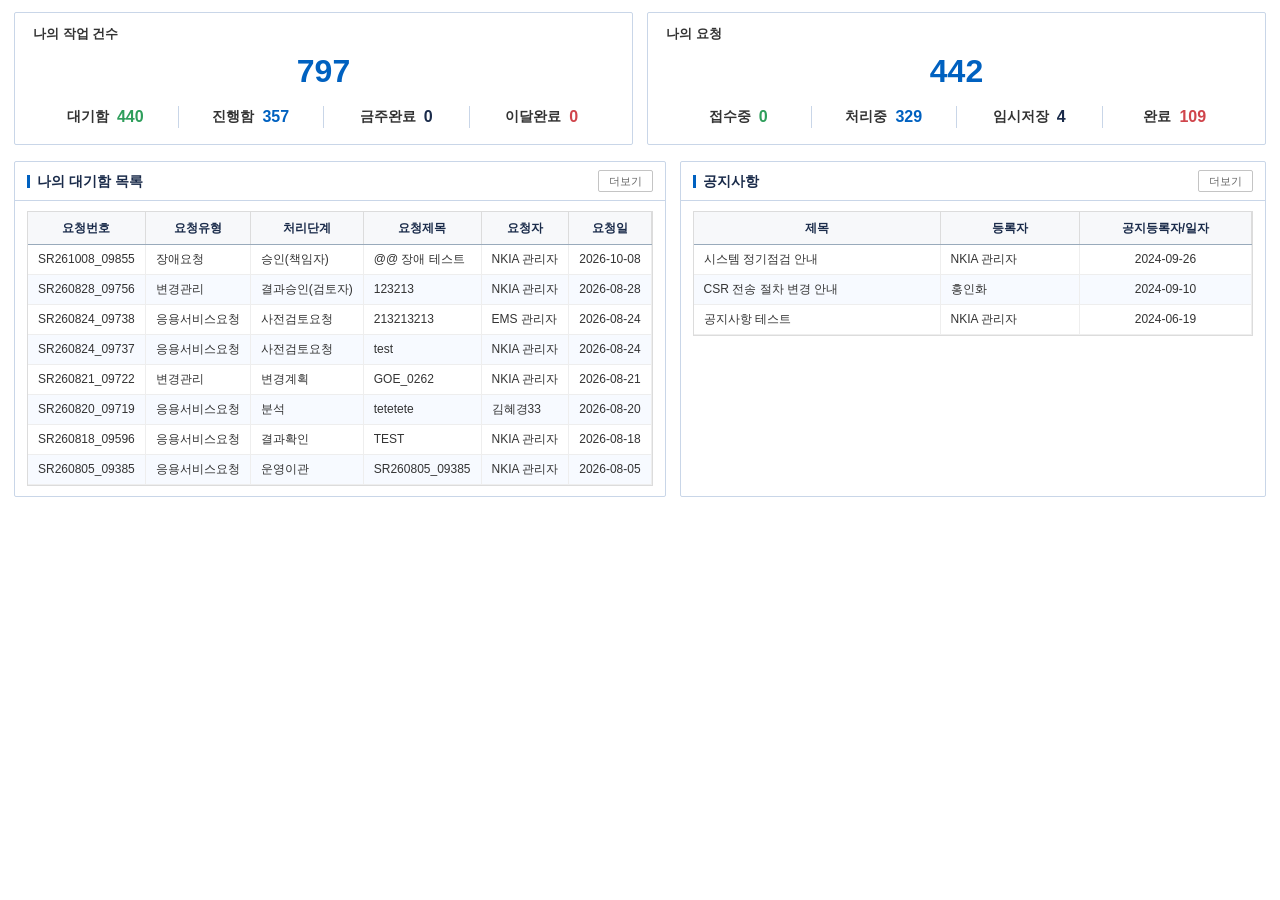
==== commit 35eaedc6: "Add files via upload" ====
--- a/pages/home.html
+++ b/pages/home.html
@@ -1,82 +1,82 @@
-<!DOCTYPE html>
-<html lang="ko">
-<head>
-  <meta charset="utf-8">
-  <meta name="viewport" content="width=device-width, initial-scale=1">
-  <title>Dashboard | SR관리시스템</title>
-  <link rel="stylesheet" href="../assets/css/tokens.css">
-  <link rel="stylesheet" href="../assets/css/common.css">
-</head>
-<body class="content-page">
-<!-- 콘텐츠 전용 문서: 셸(좌측 메뉴 + 상단 헤더 + 탭)은 index.html 이 유지 -->
-<!-- 원본 Dashboard(homeWidgetDashboard) 구성: 나의 작업 건수 · 나의 요청 건수 · 나의 대기함 목록 · 공지사항 -->
-  <main class="app-content">
-    <div class="dashboard">
-
-      <div class="dash-bottom">
-        <section class="kpi">
-          <div class="kpi-title">나의 작업 건수</div>
-          <div class="kpi-total">797</div>
-          <div class="kpi-breakdown">
-            <span class="kpi-item">대기함 <b class="kpi-num--done">440</b></span>
-            <span class="kpi-item">진행함 <b class="kpi-num--blue">357</b></span>
-            <span class="kpi-item">금주완료 <b class="kpi-num--dark">0</b></span>
-            <span class="kpi-item">이달완료 <b class="kpi-num--red">0</b></span>
-          </div>
-        </section>
-        <section class="kpi">
-          <div class="kpi-title">나의 요청</div>
-          <div class="kpi-total">442</div>
-          <div class="kpi-breakdown">
-            <span class="kpi-item">접수중 <b class="kpi-num--done">0</b></span>
-            <span class="kpi-item">처리중 <b class="kpi-num--blue">329</b></span>
-            <span class="kpi-item">임시저장 <b class="kpi-num--dark">4</b></span>
-            <span class="kpi-item">완료 <b class="kpi-num--red">109</b></span>
-          </div>
-        </section>
-      </div>
-
-      <div class="dash-bottom">
-        <section class="card">
-          <div class="card-head"><span class="title">나의 대기함 목록</span>
-            <span class="more"><button class="btn btn--more">더보기</button></span></div>
-          <div class="card-body">
-            <div class="grid-scroll">
-              <table class="grid">
-                <thead><tr><th>요청번호</th><th>요청유형</th><th>처리단계</th><th>요청제목</th><th>요청자</th><th>요청일</th></tr></thead>
-                <tbody>
-                  <tr><td class="num">SR261008_09855</td><td>장애요청</td><td>승인(책임자)</td><td>@@ 장애 테스트</td><td>NKIA 관리자</td><td class="date">2026-10-08</td></tr>
-                  <tr><td class="num">SR260828_09756</td><td>변경관리</td><td>결과승인(검토자)</td><td>123213</td><td>NKIA 관리자</td><td class="date">2026-08-28</td></tr>
-                  <tr><td class="num">SR260824_09738</td><td>응용서비스요청</td><td>사전검토요청</td><td>213213213</td><td>EMS 관리자</td><td class="date">2026-08-24</td></tr>
-                  <tr><td class="num">SR260824_09737</td><td>응용서비스요청</td><td>사전검토요청</td><td>test</td><td>NKIA 관리자</td><td class="date">2026-08-24</td></tr>
-                  <tr><td class="num">SR260727_09722</td><td>변경관리</td><td>변경계획</td><td>GOE_0262</td><td>NKIA 관리자</td><td class="date">2026-07-27</td></tr>
-                  <tr><td class="num">SR260727_09719</td><td>응용서비스요청</td><td>분석</td><td>tetetete</td><td>김혜경33</td><td class="date">2026-07-27</td></tr>
-                  <tr><td class="num">SR260608_09596</td><td>응용서비스요청</td><td>결과확인</td><td>TEST</td><td>NKIA 관리자</td><td class="date">2026-06-08</td></tr>
-                  <tr><td class="num">SR260429_09385</td><td>응용서비스요청</td><td>운영이관</td><td>SR260429_09385</td><td>NKIA 관리자</td><td class="date">2026-04-29</td></tr>
-                </tbody>
-              </table>
-            </div>
-          </div>
-        </section>
-        <section class="card">
-          <div class="card-head"><span class="title">공지사항</span>
-            <span class="more"><button class="btn btn--more">더보기</button></span></div>
-          <div class="card-body">
-            <div class="grid-scroll">
-              <table class="grid">
-                <thead><tr><th>제목</th><th>등록자</th><th>공지등록자/일자</th></tr></thead>
-                <tbody>
-                  <tr><td>시스템 정기점검 안내</td><td>NKIA 관리자</td><td class="date">2024-09-26</td></tr>
-                  <tr><td>CSR 전송 절차 변경 안내</td><td>홍인화</td><td class="date">2024-09-10</td></tr>
-                  <tr><td>공지사항 테스트</td><td>NKIA 관리자</td><td class="date">2024-06-19</td></tr>
-                </tbody>
-              </table>
-            </div>
-          </div>
-        </section>
-      </div>
-
-    </div>
-  </main>
-</body>
-</html>
+<!DOCTYPE html>
+<html lang="ko">
+<head>
+  <meta charset="utf-8">
+  <meta name="viewport" content="width=device-width, initial-scale=1">
+  <title>Dashboard | SR관리시스템</title>
+  <link rel="stylesheet" href="../assets/css/tokens.css">
+  <link rel="stylesheet" href="../assets/css/common.css">
+</head>
+<body class="content-page">
+<!-- 콘텐츠 전용 문서: 셸(좌측 메뉴 + 상단 헤더 + 탭)은 index.html 이 유지 -->
+<!-- 원본 Dashboard(homeWidgetDashboard) 구성: 나의 작업 건수 · 나의 요청 건수 · 나의 대기함 목록 · 공지사항 -->
+  <main class="app-content">
+    <div class="dashboard">
+
+      <div class="dash-bottom">
+        <section class="kpi">
+          <div class="kpi-title">나의 작업 건수</div>
+          <div class="kpi-total">797</div>
+          <div class="kpi-breakdown">
+            <span class="kpi-item">대기함 <b class="kpi-num--done">440</b></span>
+            <span class="kpi-item">진행함 <b class="kpi-num--blue">357</b></span>
+            <span class="kpi-item">금주완료 <b class="kpi-num--dark">0</b></span>
+            <span class="kpi-item">이달완료 <b class="kpi-num--red">0</b></span>
+          </div>
+        </section>
+        <section class="kpi">
+          <div class="kpi-title">나의 요청</div>
+          <div class="kpi-total">442</div>
+          <div class="kpi-breakdown">
+            <span class="kpi-item">접수중 <b class="kpi-num--done">0</b></span>
+            <span class="kpi-item">처리중 <b class="kpi-num--blue">329</b></span>
+            <span class="kpi-item">임시저장 <b class="kpi-num--dark">4</b></span>
+            <span class="kpi-item">완료 <b class="kpi-num--red">109</b></span>
+          </div>
+        </section>
+      </div>
+
+      <div class="dash-bottom">
+        <section class="card">
+          <div class="card-head"><span class="title">나의 대기함 목록</span>
+            <span class="more"><button class="btn btn--more">더보기</button></span></div>
+          <div class="card-body">
+            <div class="grid-scroll">
+              <table class="grid">
+                <thead><tr><th>요청번호</th><th>요청유형</th><th>처리단계</th><th>요청제목</th><th>요청자</th><th>요청일</th></tr></thead>
+                <tbody>
+                  <tr><td class="num">SR261008_09855</td><td>장애요청</td><td>승인(책임자)</td><td>@@ 장애 테스트</td><td>NKIA 관리자</td><td class="date">2026-10-08</td></tr>
+                  <tr><td class="num">SR260828_09756</td><td>변경관리</td><td>결과승인(검토자)</td><td>123213</td><td>NKIA 관리자</td><td class="date">2026-08-28</td></tr>
+                  <tr><td class="num">SR260824_09738</td><td>응용서비스요청</td><td>사전검토요청</td><td>213213213</td><td>EMS 관리자</td><td class="date">2026-08-24</td></tr>
+                  <tr><td class="num">SR260824_09737</td><td>응용서비스요청</td><td>사전검토요청</td><td>test</td><td>NKIA 관리자</td><td class="date">2026-08-24</td></tr>
+                  <tr><td class="num">SR260821_09722</td><td>변경관리</td><td>변경계획</td><td>GOE_0262</td><td>NKIA 관리자</td><td class="date">2026-08-21</td></tr>
+                  <tr><td class="num">SR260820_09719</td><td>응용서비스요청</td><td>분석</td><td>tetetete</td><td>김혜경33</td><td class="date">2026-08-20</td></tr>
+                  <tr><td class="num">SR260818_09596</td><td>응용서비스요청</td><td>결과확인</td><td>TEST</td><td>NKIA 관리자</td><td class="date">2026-08-18</td></tr>
+                  <tr><td class="num">SR260805_09385</td><td>응용서비스요청</td><td>운영이관</td><td>SR260805_09385</td><td>NKIA 관리자</td><td class="date">2026-08-05</td></tr>
+                </tbody>
+              </table>
+            </div>
+          </div>
+        </section>
+        <section class="card">
+          <div class="card-head"><span class="title">공지사항</span>
+            <span class="more"><button class="btn btn--more">더보기</button></span></div>
+          <div class="card-body">
+            <div class="grid-scroll">
+              <table class="grid">
+                <thead><tr><th>제목</th><th>등록자</th><th>공지등록자/일자</th></tr></thead>
+                <tbody>
+                  <tr><td>시스템 정기점검 안내</td><td>NKIA 관리자</td><td class="date">2024-09-26</td></tr>
+                  <tr><td>CSR 전송 절차 변경 안내</td><td>홍인화</td><td class="date">2024-09-10</td></tr>
+                  <tr><td>공지사항 테스트</td><td>NKIA 관리자</td><td class="date">2024-06-19</td></tr>
+                </tbody>
+              </table>
+            </div>
+          </div>
+        </section>
+      </div>
+
+    </div>
+  </main>
+</body>
+</html>
